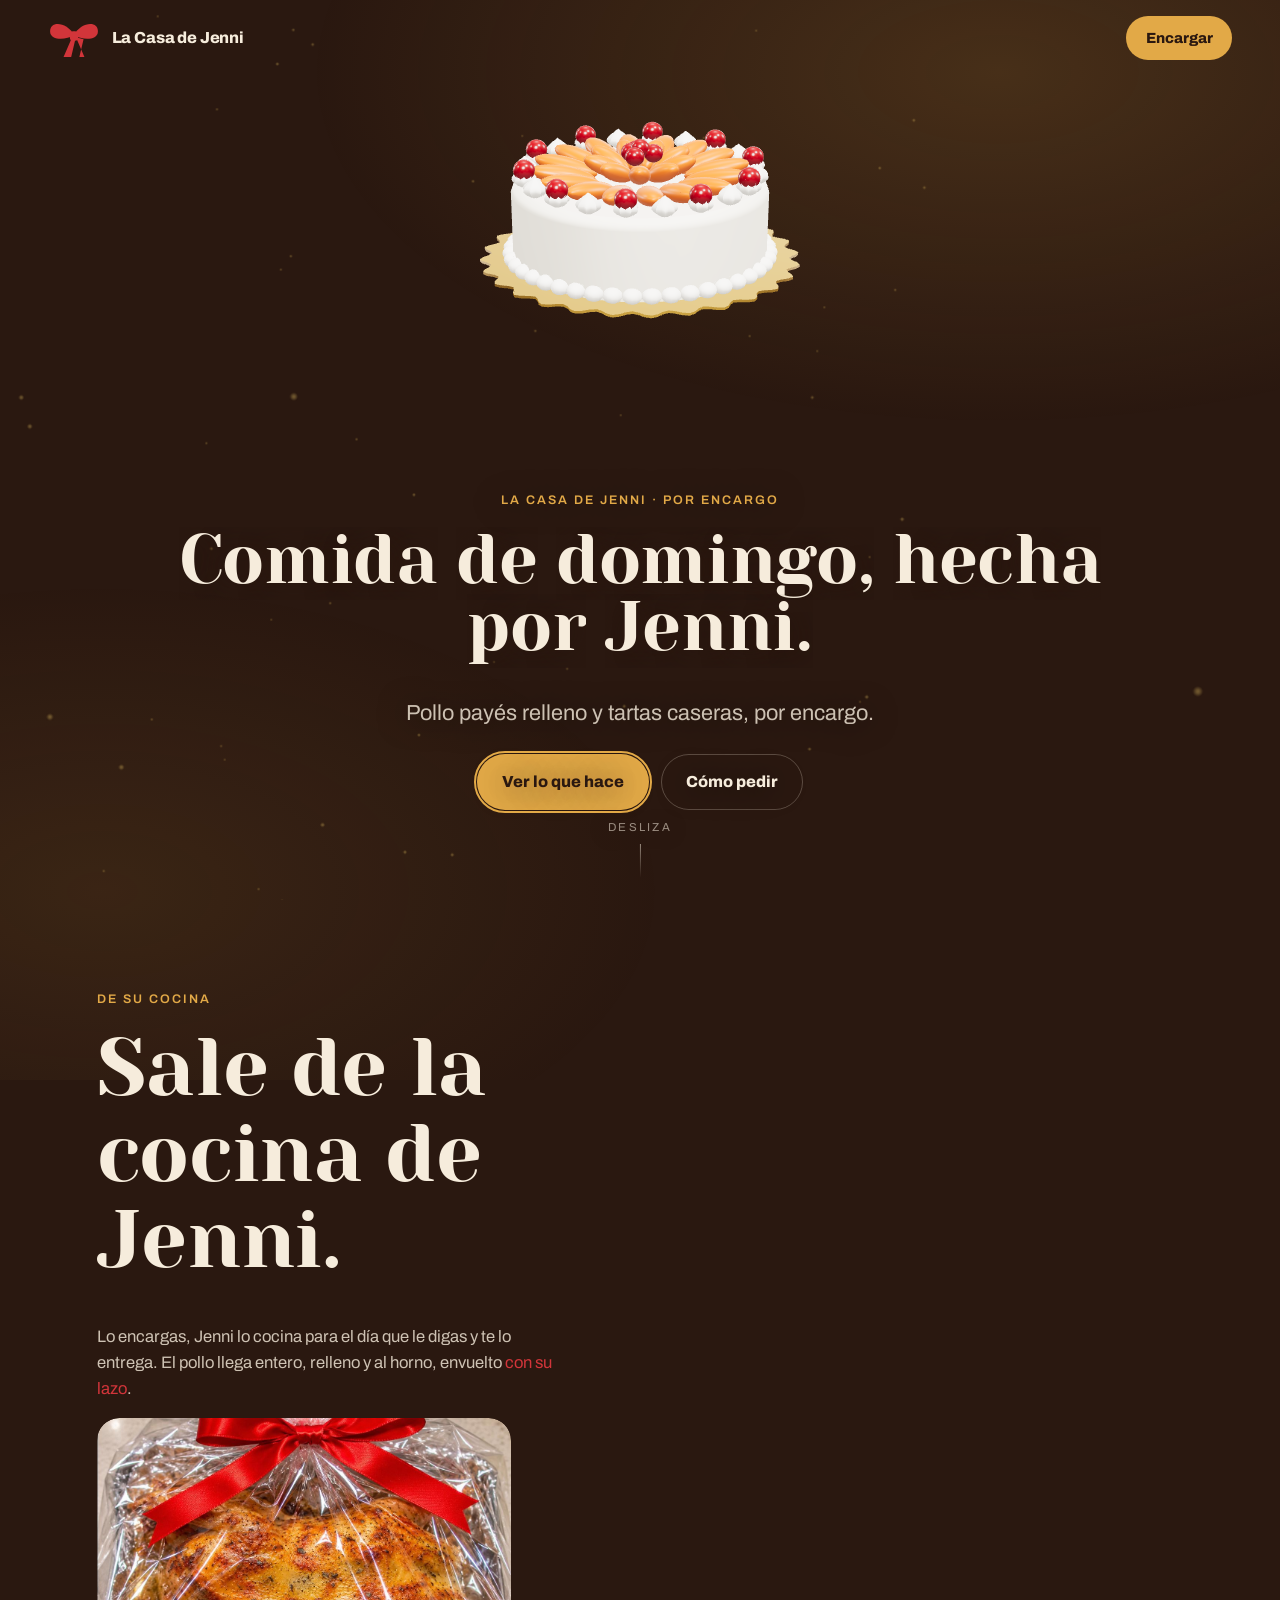
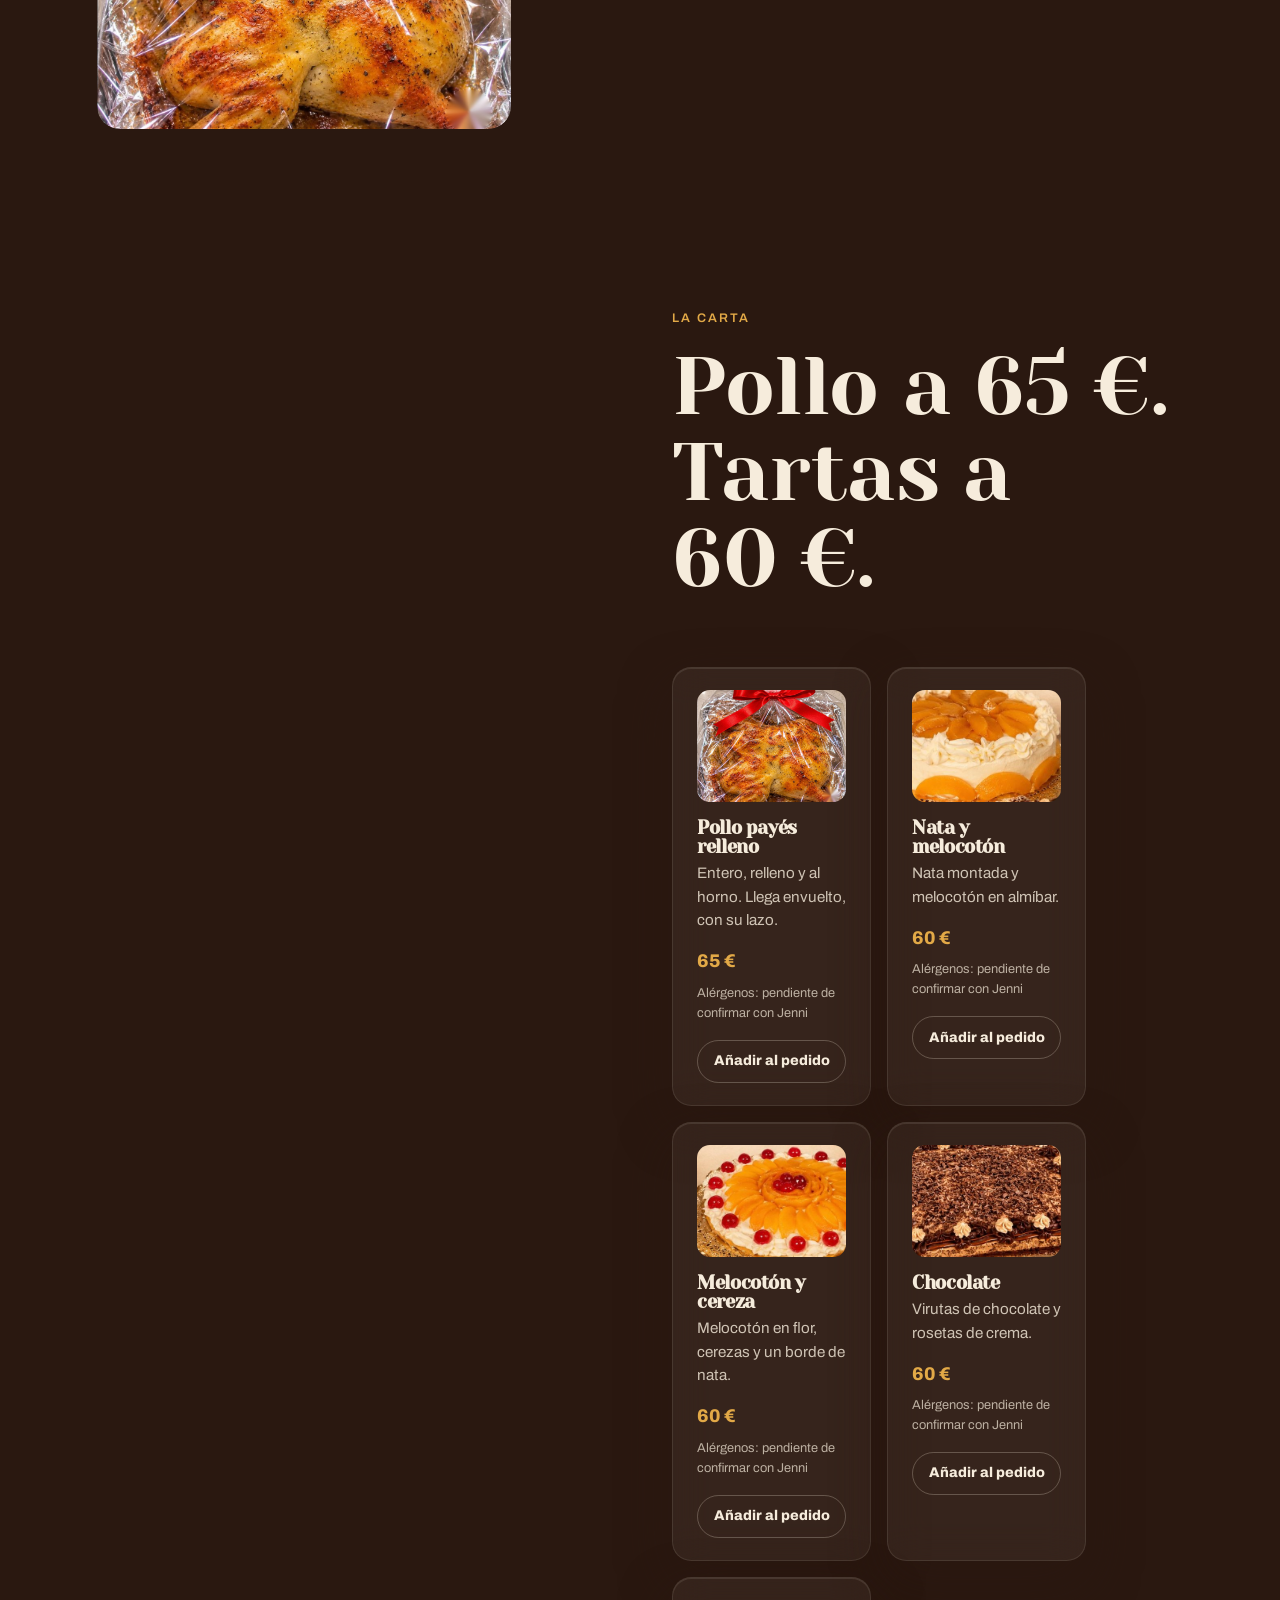
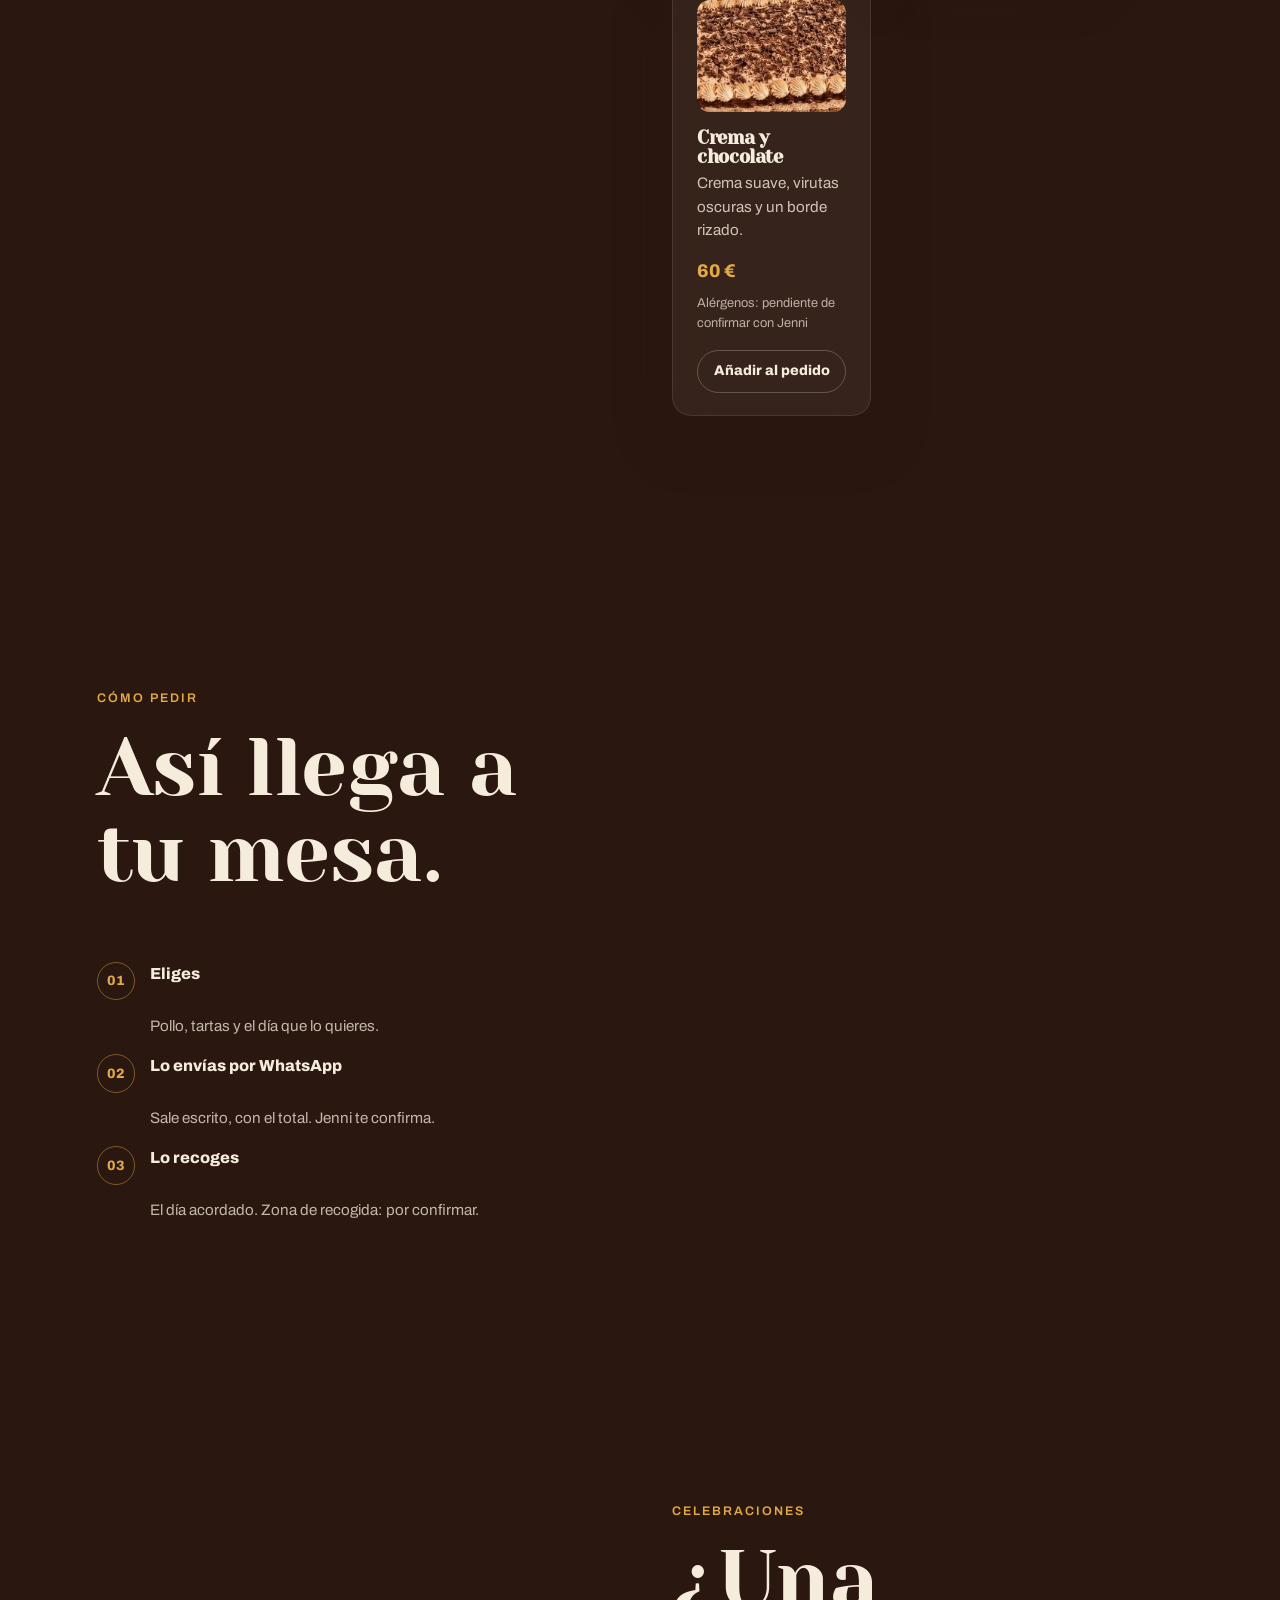
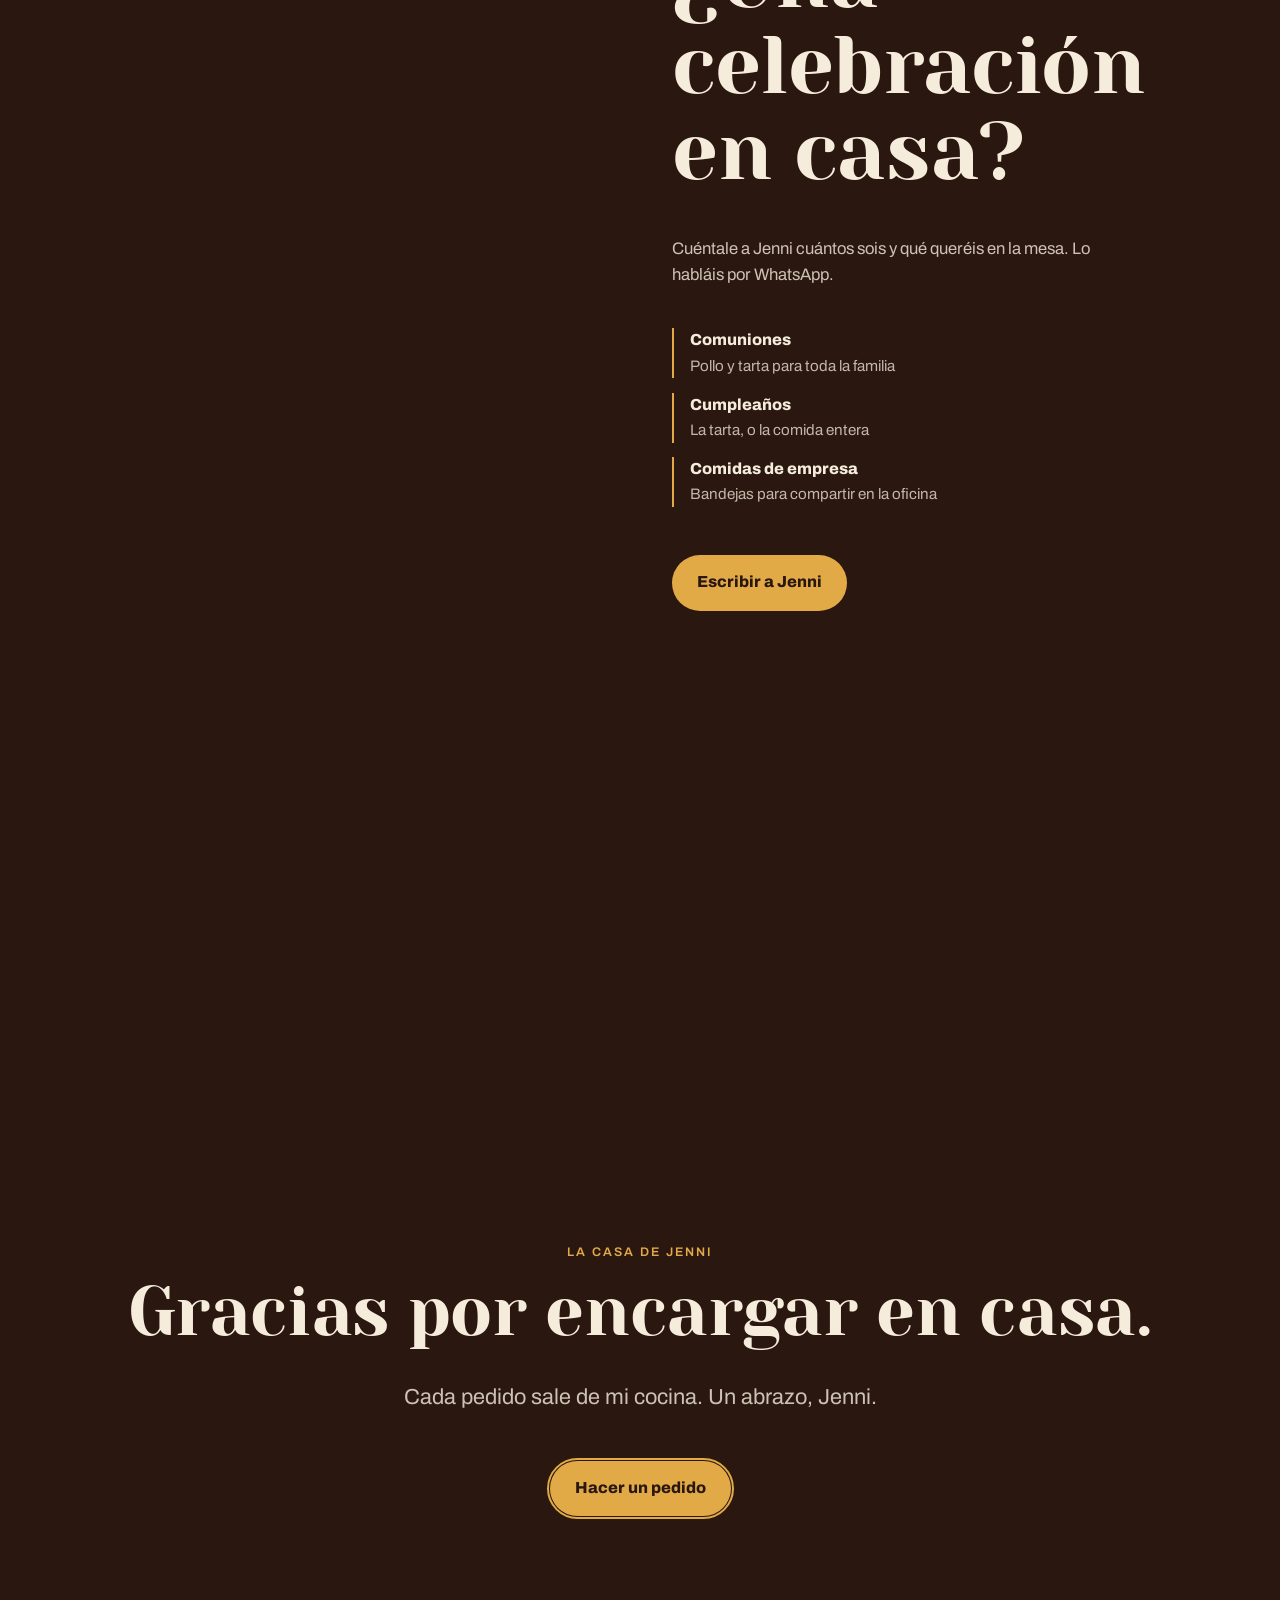
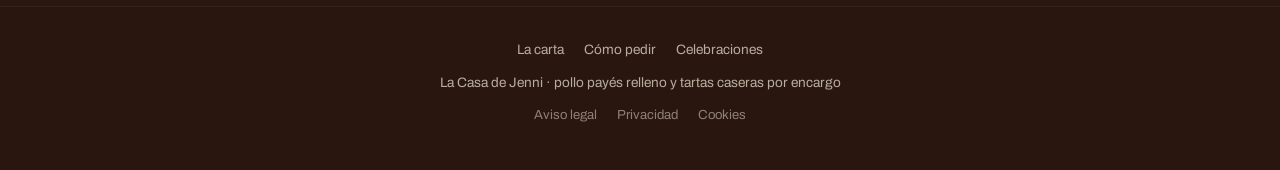
==== public/index.html @ 9d61b922 "Configuración para Cloudflare Workers: web en public/ + wrangler.jsonc Co-Authored-By: Claude Opus 5" ====
<!doctype html>
<html lang="es">
<head>
  <meta name="robots" content="noindex, nofollow">
  <meta charset="utf-8">
  <meta name="viewport" content="width=device-width, initial-scale=1">
  <title>La Casa de Jenni — Comida de domingo, hecha por Jenni</title>
  <meta name="description" content="Pollo payés relleno (65 €) y tartas caseras de nata, fruta y chocolate (60 €), por encargo. Haz tu pedido por WhatsApp.">
  <meta name="theme-color" content="#2a1810">
  <link rel="icon" href="assets/favicon.svg" type="image/svg+xml">

  <link rel="stylesheet" href="libs/fuentes/fuentes.css">

  <!-- Librerías servidas desde la propia web (herramientas/localizar.mjs): sin CDN externo -->
  <script type="importmap">
  {
    "imports": {
      "three": "./libs/three/build/three.module.js",
      "three/addons/": "./libs/three/examples/jsm/",
      "gsap": "./libs/gsap/index.js",
      "gsap/ScrollTrigger": "./libs/gsap/ScrollTrigger.js",
      "lenis": "./libs/lenis/dist/lenis.mjs"
    }
  }
  </script>

  <link rel="stylesheet" href="motor-3d/motor3d.css">
  <style>
    :root {
      --m3d-fondo: #2a1810;
      --m3d-texto: #f6ecdc;
      --m3d-acento: #e2a947;
      --m3d-sobre-acento: #2a1810;
      --m3d-fuente: "Archivo", system-ui, sans-serif;
      --m3d-fuente-titulos: "Yeseva One", Georgia, serif;
    }
    .m3d-titulo { font-weight: 400; letter-spacing: -0.005em; }
    .m3d-lazo { color: #d2353a; }
    .m3d-celebraciones { list-style: none; padding: 0; margin: 1.5rem 0; display: grid; gap: .9rem; }
    .m3d-celebraciones li { display: grid; gap: .1rem; padding-left: 1rem; border-left: 2px solid var(--m3d-acento); }
    .m3d-celebraciones span { opacity: .75; font-size: .95rem; }
  </style>
</head>
<!-- data-whatsapp: falta el número de Jenni (teléfono por confirmar). Al tenerlo: data-whatsapp="346XXXXXXXX" -->
<body data-negocio="La Casa de Jenni">

  <div class="m3d-intro" aria-hidden="true">
    <img src="assets/logo-lazo.svg" alt="">
  </div>

  <header class="m3d-cabecera">
    <a class="m3d-cabecera__marca" href="#inicio">
      <img src="assets/logo-lazo.svg" alt="">
      <span>La Casa de Jenni</span>
    </a>
    <a class="m3d-boton" href="#productos">Encargar</a>
  </header>

  <canvas id="escena3d"></canvas>

  <!-- Objeto estrella: tarta de melocotón y cereza. PROVISIONAL, modelada por código a partir de su foto;
       la definitiva se genera con Higgsfield (Fase 4). La copia "chocolate" enseña la otra familia de tartas. -->
  <main data-motor3d
        data-draco="libs/three/examples/jsm/libs/draco/gltf/"
        data-modelo="assets/producto.glb"
        data-acento="#e2a947"
        data-fondo="#2a1810"
        data-objetos='[
          {"id":"logo","tipo":"logo","src":"assets/logo-lazo-3d.svg"},
          {"id":"chocolate","tipo":"copia","de":"estrella","color":"#6b3b22"},
          {"id":"ambiente","tipo":"particulas","cantidad":90,"tamano":0.06}
        ]'>

    <!-- 1 · APERTURA -->
    <section id="inicio" class="m3d-seccion m3d-seccion--centro m3d-seccion--hero"
             data-3d='{"rot":[28,0,0],"pos":[0,1.05,0],"escala":0.62,"cam":[0,0,6.6],"mira":[0,0,0],"explota":0,"luz":1.1,
                       "objetos":{"ambiente":{"opacidad":0.5}}}'>
      <div class="m3d-hero-entra">
        <span class="m3d-etiqueta">La Casa de Jenni · por encargo</span>
        <h1 class="m3d-titulo m3d-titulo--xl m3d-split">Comida de domingo, hecha por Jenni.</h1>
        <p class="m3d-texto m3d-texto--grande">Pollo payés relleno y tartas caseras, por encargo.</p>
        <div class="m3d-botones">
          <a class="m3d-boton m3d-pulso" href="#productos">Ver lo que hace</a>
          <a class="m3d-boton m3d-boton--fantasma" href="#pedir">Cómo pedir</a>
        </div>
      </div>
      <div class="m3d-pista">Desliza</div>
    </section>

    <!-- 2 · DE SU COCINA -->
    <section id="historia" class="m3d-seccion m3d-seccion--izq"
             data-3d='{"rot":[22,40,0],"pos":[1.35,0,0],"escala":1,"cam":[0,0.2,6],
                       "objetos":{"logo":{"pos":[2.55,1.6,-0.9],"rot":[0,-22,0],"escala":0.32,"opacidad":1}}}'>
      <span class="m3d-etiqueta m3d-reveal">De su cocina</span>
      <h2 class="m3d-titulo m3d-reveal">Sale de la cocina de Jenni.</h2>
      <p class="m3d-texto m3d-reveal">Lo encargas, Jenni lo cocina para el día que le digas y te lo entrega. El pollo llega entero, relleno y al horno, envuelto <span class="m3d-lazo">con su lazo</span>.</p>
      <figure class="m3d-foto m3d-foto--kenburns m3d-reveal">
        <img src="assets/pollo.jpg" alt="Pollo payés relleno recién horneado, dorado y envuelto con un lazo rojo" loading="lazy">
      </figure>
    </section>

    <!-- 3 · LA CARTA: cinco productos reales con su precio y pedido por WhatsApp -->
    <section id="productos" class="m3d-seccion m3d-seccion--der"
             data-3d='{"rot":[30,160,0],"pos":[-1.7,0.4,0],"escala":0.72,"cam":[0,0,6],
                       "objetos":{"logo":{"opacidad":0},"chocolate":{"pos":[-1.45,-0.85,0.3],"rot":[30,200,0],"escala":0.58,"opacidad":1}}}'>
      <span class="m3d-etiqueta m3d-reveal">La carta</span>
      <h2 class="m3d-titulo m3d-reveal">Pollo a 65&nbsp;€. Tartas a 60&nbsp;€.</h2>
      <div class="m3d-rejilla">
        <article class="m3d-tarjeta m3d-reveal" data-producto="Pollo payés relleno" data-precio="65">
          <img src="assets/pollo.jpg" alt="Pollo payés relleno envuelto con lazo rojo" loading="lazy">
          <h3>Pollo payés relleno</h3>
          <p>Entero, relleno y al horno. Llega envuelto, con su lazo.</p>
          <span class="m3d-precio">65 €</span>
          <small class="m3d-alergenos">Alérgenos: pendiente de confirmar con Jenni</small>
          <button type="button" class="m3d-boton m3d-boton--fantasma m3d-anadir">Añadir al pedido</button>
        </article>
        <article class="m3d-tarjeta m3d-reveal" data-producto="Tarta de nata y melocotón" data-precio="60">
          <img src="assets/tarta-melocoton.jpg" alt="Tarta de nata montada con melocotón en almíbar" loading="lazy">
          <h3>Nata y melocotón</h3>
          <p>Nata montada y melocotón en almíbar.</p>
          <span class="m3d-precio">60 €</span>
          <small class="m3d-alergenos">Alérgenos: pendiente de confirmar con Jenni</small>
          <button type="button" class="m3d-boton m3d-boton--fantasma m3d-anadir">Añadir al pedido</button>
        </article>
        <article class="m3d-tarjeta m3d-reveal" data-producto="Tarta de melocotón y cereza" data-precio="60">
          <img src="assets/tarta-cerezas.jpg" alt="Tarta con melocotón en flor, cerezas y borde de nata" loading="lazy">
          <h3>Melocotón y cereza</h3>
          <p>Melocotón en flor, cerezas y un borde de nata.</p>
          <span class="m3d-precio">60 €</span>
          <small class="m3d-alergenos">Alérgenos: pendiente de confirmar con Jenni</small>
          <button type="button" class="m3d-boton m3d-boton--fantasma m3d-anadir">Añadir al pedido</button>
        </article>
        <article class="m3d-tarjeta m3d-reveal" data-producto="Tarta de chocolate" data-precio="60">
          <img src="assets/tarta-chocolate.jpg" alt="Tarta de chocolate con virutas y rosetas de crema" loading="lazy">
          <h3>Chocolate</h3>
          <p>Virutas de chocolate y rosetas de crema.</p>
          <span class="m3d-precio">60 €</span>
          <small class="m3d-alergenos">Alérgenos: pendiente de confirmar con Jenni</small>
          <button type="button" class="m3d-boton m3d-boton--fantasma m3d-anadir">Añadir al pedido</button>
        </article>
        <article class="m3d-tarjeta m3d-reveal" data-producto="Tarta de crema y chocolate" data-precio="60">
          <img src="assets/tarta-moka.jpg" alt="Tarta de crema con virutas oscuras y borde rizado" loading="lazy">
          <h3>Crema y chocolate</h3>
          <p>Crema suave, virutas oscuras y un borde rizado.</p>
          <span class="m3d-precio">60 €</span>
          <small class="m3d-alergenos">Alérgenos: pendiente de confirmar con Jenni</small>
          <button type="button" class="m3d-boton m3d-boton--fantasma m3d-anadir">Añadir al pedido</button>
        </article>
      </div>
    </section>

    <!-- 4 · CÓMO PEDIR: la cámara baja sobre la tarta y las capas se separan -->
    <section id="pedir" class="m3d-seccion m3d-seccion--izq"
             data-3d='{"rot":[38,250,0],"pos":[1.25,0,0],"escala":1.1,"cam":[0,0.3,5],"mira":[0.3,0,0],"explota":0.55,"luz":1.25,
                       "objetos":{"chocolate":{"opacidad":0}}}'>
      <span class="m3d-etiqueta m3d-reveal">Cómo pedir</span>
      <h2 class="m3d-titulo m3d-reveal">Así llega a tu mesa.</h2>
      <ol class="m3d-puntos">
        <li class="m3d-reveal"><strong>Eliges</strong><span>Pollo, tartas y el día que lo quieres.</span></li>
        <li class="m3d-reveal"><strong>Lo envías por WhatsApp</strong><span>Sale escrito, con el total. Jenni te confirma.</span></li>
        <li class="m3d-reveal"><strong>Lo recoges</strong><span>El día acordado. Zona de recogida: por confirmar.</span></li>
      </ol>
    </section>

    <!-- 5 · CELEBRACIONES (la puerta al catering) -->
    <section id="celebraciones" class="m3d-seccion m3d-seccion--der"
             data-3d='{"rot":[25,400,0],"pos":[-1.3,0.1,0],"escala":1,"cam":[0,0,6],"mira":[0,0,0],"explota":0,"luz":1}'>
      <span class="m3d-etiqueta m3d-reveal">Celebraciones</span>
      <h2 class="m3d-titulo m3d-reveal">¿Una celebración en casa?</h2>
      <p class="m3d-texto m3d-reveal">Cuéntale a Jenni cuántos sois y qué queréis en la mesa. Lo habláis por WhatsApp.</p>
      <ul class="m3d-celebraciones m3d-reveal">
        <li><strong>Comuniones</strong><span>Pollo y tarta para toda la familia</span></li>
        <li><strong>Cumpleaños</strong><span>La tarta, o la comida entera</span></li>
        <li><strong>Comidas de empresa</strong><span>Bandejas para compartir en la oficina</span></li>
      </ul>
      <div class="m3d-botones m3d-reveal">
        <a class="m3d-boton" href="#" data-whatsapp-texto="Hola Jenni, quiero preparar una celebración. Somos ___ personas y sería el día ___.">Escribir a Jenni</a>
      </div>
    </section>

    <!-- 6 · CIERRE -->
    <section id="cierre" class="m3d-seccion m3d-seccion--centro m3d-seccion--abajo"
             data-3d='{"rot":[30,720,0],"pos":[-0.7,1.0,0],"escala":0.55,"cam":[0,0,6.6],"mira":[0,0,0],"explota":0,"luz":1.2,
                       "objetos":{"logo":{"pos":[0.85,1.1,0],"rot":[0,0,0],"escala":0.42,"opacidad":1},"ambiente":{"opacidad":0.5}}}'>
      <span class="m3d-etiqueta m3d-reveal">La Casa de Jenni</span>
      <h2 class="m3d-titulo m3d-titulo--xl m3d-reveal">Gracias por encargar en casa.</h2>
      <p class="m3d-texto m3d-texto--grande m3d-reveal">Cada pedido sale de mi cocina. Un abrazo, Jenni.</p>
      <div class="m3d-botones m3d-reveal" style="justify-content:center">
        <a class="m3d-boton m3d-pulso" href="#productos">Hacer un pedido</a>
      </div>
    </section>

  </main>

  <footer class="m3d-pie">
    <nav>
      <a href="#productos">La carta</a>
      <a href="#pedir">Cómo pedir</a>
      <a href="#celebraciones">Celebraciones</a>
    </nav>
    <div>La Casa de Jenni · pollo payés relleno y tartas caseras por encargo</div>
    <nav class="m3d-pie__legal" aria-label="Legal">
      <a href="aviso-legal.html">Aviso legal</a>
      <a href="privacidad.html">Privacidad</a>
      <a href="cookies.html">Cookies</a>
    </nav>
  </footer>

  <div class="m3d-pedido" hidden></div>
  <script type="module" src="motor-3d/motor3d.js"></script>
  <script src="motor-3d/pedido.js" defer></script>
</body>
</html>
---- public/libs/fuentes/fuentes.css ----
/* Fuentes servidas desde la propia web (herramientas/localizar.mjs). Origen: @fontsource (npm), licencias OFL/Apache. */
@font-face{font-family:"Yeseva One";font-style:normal;font-weight:400;font-display:swap;src:url("yeseva-one-latin-ext-400-normal.woff2") format("woff2");}
@font-face{font-family:"Yeseva One";font-style:normal;font-weight:400;font-display:swap;src:url("yeseva-one-latin-400-normal.woff2") format("woff2");}
@font-face{font-family:"Archivo";font-style:normal;font-weight:400;font-display:swap;src:url("archivo-latin-ext-400-normal.woff2") format("woff2");}
@font-face{font-family:"Archivo";font-style:normal;font-weight:400;font-display:swap;src:url("archivo-latin-400-normal.woff2") format("woff2");}
@font-face{font-family:"Archivo";font-style:normal;font-weight:600;font-display:swap;src:url("archivo-latin-ext-600-normal.woff2") format("woff2");}
@font-face{font-family:"Archivo";font-style:normal;font-weight:600;font-display:swap;src:url("archivo-latin-600-normal.woff2") format("woff2");}
@font-face{font-family:"Archivo";font-style:normal;font-weight:800;font-display:swap;src:url("archivo-latin-ext-800-normal.woff2") format("woff2");}
@font-face{font-family:"Archivo";font-style:normal;font-weight:800;font-display:swap;src:url("archivo-latin-800-normal.woff2") format("woff2");}
---- public/motor-3d/motor3d.css ----
/* motor3d.css — Kit Webs 3D
   Layout y componentes de la web 3D. Colores del negocio como variables:
   :root { --m3d-fondo:#0b0b0f; --m3d-texto:#f4f4f5; --m3d-acento:#fac51c; --m3d-fuente: system-ui; }
   Todas las clases llevan el prefijo m3d-. */

:root {
  --m3d-fondo: #0b0b0f;
  --m3d-texto: #f4f4f5;
  --m3d-acento: #fac51c;
  --m3d-sobre-acento: var(--m3d-fondo); /* color del texto sobre el acento: si el acento es oscuro, #ffffff */
  --m3d-fuente: system-ui, -apple-system, "Segoe UI", Roboto, "Helvetica Neue", Arial, sans-serif;
  --m3d-fuente-titulos: var(--m3d-fuente);
  --m3d-suave: cubic-bezier(.22, 1, .36, 1);
  --m3d-split-base: 2.1s;
  --m3d-ancho: 1240px;
}

/* --- Reglas de Lenis (copiadas de lenis.css para no depender de una hoja externa) --- */
html.lenis, html.lenis body { height: auto; }
.lenis:not(.lenis-autoToggle).lenis-stopped { overflow: clip; }
.lenis.lenis-smooth [data-lenis-prevent] { overscroll-behavior: contain; }
.lenis.lenis-smooth iframe { pointer-events: none; }
.lenis.lenis-autoToggle { transition-property: overflow; transition-duration: 1ms; transition-behavior: allow-discrete; }

/* --- Base --- */
*, *::before, *::after { box-sizing: border-box; }
html { scroll-behavior: auto; -webkit-text-size-adjust: 100%; }
body {
  margin: 0;
  background: var(--m3d-fondo);
  color: var(--m3d-texto);
  font-family: var(--m3d-fuente);
  line-height: 1.55;
  -webkit-font-smoothing: antialiased;
  overflow-x: hidden;
}
img, svg, video { max-width: 100%; display: block; }
a { color: inherit; }
h1, h2, h3, h4 { font-family: var(--m3d-fuente-titulos); line-height: 1.05; letter-spacing: -0.02em; margin: 0 0 .5em; font-weight: 700; }
p { margin: 0 0 1em; }

/* --- Canvas fijo detrás de todo --- */
#escena3d {
  position: fixed; inset: 0; z-index: 0;
  width: 100vw; height: 100vh;
  display: block; pointer-events: none;
  background: transparent;
}
[data-motor3d] { position: relative; z-index: 1; }

/* Luz ambiente de fondo con el color de acento (no tapa el canvas: va detrás) */
body::before {
  content: ""; position: fixed; inset: -20%; z-index: -1; pointer-events: none;
  background:
    radial-gradient(ellipse 55% 40% at 70% 20%, color-mix(in srgb, var(--m3d-acento) 16%, transparent), transparent 70%),
    radial-gradient(ellipse 45% 35% at 20% 85%, color-mix(in srgb, var(--m3d-acento) 9%, transparent), transparent 70%);
  animation: m3dAmbiente 14s ease-in-out infinite alternate;
}
@keyframes m3dAmbiente { from { transform: translate(-2%, -1%) scale(1); } to { transform: translate(2%, 1%) scale(1.06); } }

/* --- Secciones: cada una ocupa la pantalla y deja sitio al objeto --- */
.m3d-seccion {
  position: relative; z-index: 1;
  min-height: 100vh;
  display: grid;
  grid-template-columns: repeat(2, minmax(0, 1fr));
  column-gap: clamp(1.5rem, 5vw, 5rem);
  align-content: center;
  padding: clamp(5rem, 10vh, 8rem) clamp(1.25rem, 6vw, 6rem);
  max-width: var(--m3d-ancho); margin: 0 auto;
}
.m3d-seccion--izq > * { grid-column: 1; max-width: 46ch; }
.m3d-seccion--der > * { grid-column: 2; max-width: 46ch; }
.m3d-seccion--centro > * { grid-column: 1 / -1; justify-self: center; text-align: center; max-width: 60ch; }
.m3d-seccion--centro .m3d-rejilla, .m3d-seccion--ancha > * { max-width: none; width: 100%; }
.m3d-seccion--centro > .m3d-hero-entra { max-width: 58rem; }   /* el titular del hero cabe en dos líneas */
.m3d-hero-entra > p { max-width: 60ch; margin-left: auto; margin-right: auto; }
.m3d-seccion--centro .m3d-botones { justify-content: center; }
/* Hero: el objeto va detrás del titular, así que el texto se empuja abajo */
.m3d-seccion--hero, .m3d-seccion--abajo { align-content: end; padding-bottom: clamp(5rem, 10vh, 7rem); }
.m3d-seccion--hero .m3d-titulo--xl, .m3d-seccion--abajo .m3d-titulo--xl { font-size: clamp(2.2rem, 5.4vw, 4.8rem); }
.m3d-seccion--hero > * { text-shadow: 0 2px 30px color-mix(in srgb, var(--m3d-fondo) 80%, transparent); }

/* --- Tipografía --- */
.m3d-etiqueta {
  display: inline-block; font-size: .78rem; font-weight: 600; letter-spacing: .16em; text-transform: uppercase;
  color: var(--m3d-acento); margin-bottom: 1rem;
}
.m3d-titulo { font-size: clamp(2.2rem, 6.4vw, 5.2rem); }
.m3d-titulo--xl { font-size: clamp(2.6rem, 8vw, 6.8rem); line-height: .98; }
.m3d-subtitulo { font-size: clamp(1.6rem, 3.4vw, 2.6rem); }
.m3d-texto { font-size: clamp(1.02rem, 1.3vw, 1.2rem); color: color-mix(in srgb, var(--m3d-texto) 80%, transparent); }
.m3d-texto--grande { font-size: clamp(1.15rem, 1.7vw, 1.45rem); }
.m3d-acento { color: var(--m3d-acento); }

/* --- Botones --- */
.m3d-boton {
  display: inline-flex; align-items: center; gap: .55rem;
  padding: .9rem 1.5rem; border-radius: 999px; border: 1px solid transparent;
  background: var(--m3d-acento); color: var(--m3d-sobre-acento);
  font: inherit; font-weight: 700; text-decoration: none; cursor: pointer;
  transition: transform .35s var(--m3d-suave), box-shadow .35s;
}
.m3d-boton:hover { transform: translateY(-2px); box-shadow: 0 14px 40px color-mix(in srgb, var(--m3d-acento) 35%, transparent); }
.m3d-boton--fantasma { background: transparent; color: var(--m3d-texto); border-color: color-mix(in srgb, var(--m3d-texto) 25%, transparent); }
.m3d-boton--fantasma:hover { box-shadow: none; border-color: var(--m3d-acento); }
.m3d-botones { display: flex; flex-wrap: wrap; gap: .75rem; margin-top: 1.5rem; }
.m3d-pulso { position: relative; }
.m3d-pulso::after { content: ""; position: absolute; inset: -4px; border-radius: inherit; border: 2px solid var(--m3d-acento); animation: m3dPulso 2.2s ease-out infinite; pointer-events: none; }
@keyframes m3dPulso { 0% { opacity: .9; transform: scale(1); } 100% { opacity: 0; transform: scale(1.12); } }

/* --- Cabecera fija con el logo del negocio --- */
.m3d-cabecera {
  position: fixed; top: 0; left: 0; right: 0; z-index: 60;
  display: flex; align-items: center; justify-content: space-between; gap: 1rem;
  padding: 1rem clamp(1rem, 4vw, 3rem);
  transition: padding .4s var(--m3d-suave), background .4s, box-shadow .4s;
}
.m3d-cabecera--compacta {
  padding-top: .55rem; padding-bottom: .55rem;
  background: color-mix(in srgb, var(--m3d-fondo) 72%, transparent);
  -webkit-backdrop-filter: blur(16px); backdrop-filter: blur(16px);
  box-shadow: 0 1px 0 color-mix(in srgb, var(--m3d-texto) 8%, transparent);
}
.m3d-cabecera__marca { display: flex; align-items: center; gap: .75rem; text-decoration: none; font-weight: 700; letter-spacing: -0.01em; }
.m3d-cabecera__marca img, .m3d-logo { height: 38px; max-height: 44px; width: auto; max-width: 180px; object-fit: contain; }
.m3d-cabecera--compacta .m3d-cabecera__marca img { height: 30px; }
.m3d-cabecera .m3d-boton { padding: .6rem 1.15rem; font-size: .92rem; }

/* --- Fotos del negocio --- */
.m3d-foto {
  position: relative; overflow: hidden; border-radius: 1.4rem;
  aspect-ratio: 4 / 3; width: 100%; margin: 0;
  -webkit-mask-image: radial-gradient(130% 130% at 50% 40%, #000 62%, transparent 100%);
  mask-image: radial-gradient(130% 130% at 50% 40%, #000 62%, transparent 100%);
  box-shadow: 0 30px 80px color-mix(in srgb, var(--m3d-fondo) 70%, transparent);
}
.m3d-foto--alta { aspect-ratio: 3 / 4; }
.m3d-foto--panoramica { aspect-ratio: 16 / 9; }
.m3d-foto img { width: 100%; height: 100%; object-fit: cover; }
.m3d-foto--kenburns img { animation: m3dKen 16s ease-in-out infinite alternate; }
@keyframes m3dKen { from { transform: scale(1); } to { transform: scale(1.1) translate(-1.5%, 1%); } }
.m3d-foto figcaption { position: absolute; left: 1rem; bottom: .9rem; font-size: .8rem; opacity: .8; }

/* --- Tarjetas con efecto cristal --- */
.m3d-tarjeta {
  position: relative; padding: 1.4rem 1.5rem; border-radius: 1.2rem;
  background: color-mix(in srgb, var(--m3d-texto) 6%, transparent);
  border: 1px solid color-mix(in srgb, var(--m3d-texto) 10%, transparent);
  -webkit-backdrop-filter: blur(18px); backdrop-filter: blur(18px);
  box-shadow: inset 0 1px 0 color-mix(in srgb, var(--m3d-texto) 10%, transparent), 0 20px 50px color-mix(in srgb, var(--m3d-fondo) 55%, transparent);
  transition: transform .45s var(--m3d-suave), box-shadow .45s, border-color .45s;
  will-change: transform; transform-style: preserve-3d;
}
.m3d-tarjeta:hover { border-color: color-mix(in srgb, var(--m3d-acento) 45%, transparent); box-shadow: 0 24px 60px color-mix(in srgb, var(--m3d-acento) 18%, rgba(0,0,0,.3)); }
.m3d-tarjeta h3 { font-size: 1.15rem; margin-bottom: .35rem; }
.m3d-tarjeta p { font-size: .95rem; opacity: .8; margin: 0; }
.m3d-tarjeta img { border-radius: .8rem; aspect-ratio: 4 / 3; object-fit: cover; width: 100%; margin-bottom: 1rem; }
.m3d-precio { display: block; margin-top: .9rem; font-weight: 700; font-size: 1.15rem; color: var(--m3d-acento); }

/* --- Rejilla de productos o servicios --- */
.m3d-rejilla {
  display: grid; gap: 1rem;
  grid-template-columns: repeat(auto-fit, minmax(190px, 1fr));
  margin-top: 1.5rem;
}
.m3d-rejilla--3 { grid-template-columns: repeat(3, minmax(0, 1fr)); }

/* --- Puntos de valor (lista con número) --- */
.m3d-puntos { list-style: none; padding: 0; margin: 1.5rem 0 0; display: grid; gap: 1rem; }
.m3d-puntos li { display: grid; grid-template-columns: 2.4rem 1fr; gap: .9rem; align-items: start; }
.m3d-puntos li::before {
  counter-increment: m3d; content: counter(m3d, decimal-leading-zero);
  font-weight: 700; font-size: .85rem; color: var(--m3d-acento);
  border: 1px solid color-mix(in srgb, var(--m3d-acento) 45%, transparent); border-radius: 999px;
  width: 2.4rem; height: 2.4rem; display: grid; place-items: center;
}
.m3d-puntos { counter-reset: m3d; }
.m3d-puntos strong { grid-column: 2; display: block; margin-bottom: .15rem; }
.m3d-puntos span { grid-column: 2; opacity: .75; font-size: .95rem; }

/* --- Cifras y contadores --- */
.m3d-cifras { display: grid; grid-template-columns: repeat(auto-fit, minmax(140px, 1fr)); gap: 1.25rem; margin: 1.5rem 0; }
.m3d-cifra { display: grid; gap: .2rem; }
.m3d-contador { font-size: clamp(2.2rem, 5vw, 3.6rem); font-weight: 800; letter-spacing: -0.03em; line-height: 1; color: var(--m3d-acento); font-variant-numeric: tabular-nums; }
.m3d-cifra small { font-size: .85rem; opacity: .7; text-transform: uppercase; letter-spacing: .08em; }

/* --- Citas de opiniones --- */
.m3d-cita {
  margin: 0; padding: 1.2rem 1.4rem;
  border-left: 3px solid var(--m3d-acento);
  background: color-mix(in srgb, var(--m3d-texto) 4%, transparent);
  border-radius: 0 1rem 1rem 0;
  font-size: 1.05rem; font-style: italic;
}
.m3d-cita p { margin: 0 0 .6rem; }
.m3d-cita cite { display: block; font-style: normal; font-size: .85rem; opacity: .7; }
.m3d-cita cite::before { content: "— "; }
.m3d-citas { display: grid; gap: 1rem; margin-top: 1rem; }

/* --- Ficha de contacto --- */
.m3d-contacto { display: grid; gap: 1rem; margin: 1.5rem 0; }
.m3d-contacto dl { margin: 0; display: grid; grid-template-columns: repeat(auto-fit, minmax(180px, 1fr)); gap: 1rem; }
.m3d-contacto dt { font-size: .75rem; letter-spacing: .14em; text-transform: uppercase; opacity: .6; margin-bottom: .25rem; }
.m3d-contacto dd { margin: 0; font-size: 1.05rem; }
.m3d-contacto dd a { text-decoration: none; border-bottom: 1px solid color-mix(in srgb, var(--m3d-acento) 50%, transparent); }
.m3d-contacto dd a:hover { border-bottom-color: var(--m3d-acento); }

/* --- Pie --- */
.m3d-pie {
  position: relative; z-index: 1;
  padding: 2rem clamp(1.25rem, 6vw, 6rem);
  text-align: center; font-size: .85rem; opacity: .7;
  border-top: 1px solid color-mix(in srgb, var(--m3d-texto) 8%, transparent);
  background: color-mix(in srgb, var(--m3d-fondo) 85%, transparent);
}
.m3d-pie a { text-decoration: none; }
.m3d-pie nav { display: flex; flex-wrap: wrap; justify-content: center; gap: 1.25rem; margin-bottom: .75rem; }

/* --- Cortina de intro con el logo del negocio --- */
/* HTML: <div class="m3d-intro"><img src="assets/logo.svg" alt=""></div> (primer hijo del body) */
.m3d-intro {
  position: fixed; inset: 0; z-index: 9999; display: grid; place-items: center;
  background: var(--m3d-fondo);
  animation: m3dCortina 1s cubic-bezier(.76, 0, .24, 1) 1.6s forwards;
}
.m3d-intro img, .m3d-intro svg { max-width: min(42vw, 260px); max-height: 30vh; opacity: 0; animation: m3dLogoEntra 1.1s var(--m3d-suave) .15s forwards; }
.m3d-intro span { font-size: clamp(1.6rem, 4vw, 3rem); font-weight: 800; letter-spacing: -0.02em; opacity: 0; animation: m3dLogoEntra 1.1s var(--m3d-suave) .15s forwards; }
@keyframes m3dLogoEntra { from { opacity: 0; transform: scale(.86); filter: blur(8px); } to { opacity: 1; transform: scale(1); filter: none; } }
@keyframes m3dCortina { to { transform: translateY(-100%); } }

/* --- Barra de progreso de scroll (la crea motor3d.js) --- */
.m3d-progreso { position: fixed; top: 0; left: 0; height: 3px; width: 100%; z-index: 9998; background: var(--m3d-acento); transform-origin: 0 50%; transform: scaleX(0); pointer-events: none; }

/* --- Titular palabra a palabra (motor3d.js trocea) --- */
.m3d-split .m3d-p { display: inline-block; overflow: hidden; vertical-align: top; padding-bottom: .08em; margin-bottom: -.08em; }
.m3d-split .m3d-p > span { display: inline-block; transform: translateY(110%); animation: m3dPalabra .8s var(--m3d-suave) forwards; animation-delay: calc(var(--m3d-i) * .07s + var(--m3d-split-base)); }
@keyframes m3dPalabra { to { transform: none; } }

/* --- Entrada escalonada del hero (espera a la cortina) --- */
.m3d-hero-entra > * { opacity: 0; animation: m3dSube .9s var(--m3d-suave) forwards; }
.m3d-hero-entra > *:nth-child(1) { animation-delay: calc(var(--m3d-split-base) + 0s); }
.m3d-hero-entra > *:nth-child(2) { animation-delay: calc(var(--m3d-split-base) + .15s); }
.m3d-hero-entra > *:nth-child(3) { animation-delay: calc(var(--m3d-split-base) + .3s); }
.m3d-hero-entra > *:nth-child(4) { animation-delay: calc(var(--m3d-split-base) + .45s); }
@keyframes m3dSube { from { opacity: 0; transform: translateY(28px); } to { opacity: 1; transform: none; } }

/* --- Aparición al entrar en pantalla --- */
.m3d-reveal { opacity: 0; transform: translateY(34px); transition: opacity .8s var(--m3d-suave), transform .8s var(--m3d-suave); }
.m3d-reveal.m3d-visible { opacity: 1; transform: none; }
.m3d-reveal:nth-child(2) { transition-delay: .1s; } .m3d-reveal:nth-child(3) { transition-delay: .2s; } .m3d-reveal:nth-child(4) { transition-delay: .3s; } .m3d-reveal:nth-child(5) { transition-delay: .4s; }

/* --- Pista de scroll en el hero --- */
.m3d-pista { position: absolute; left: 50%; bottom: 1.4rem; transform: translateX(-50%); font-size: .72rem; letter-spacing: .2em; text-transform: uppercase; opacity: .55; display: grid; justify-items: center; gap: .4rem; }
.m3d-pista::after { content: ""; width: 1px; height: 34px; background: linear-gradient(var(--m3d-texto), transparent); animation: m3dPista 1.8s ease-in-out infinite; }
@keyframes m3dPista { 0% { transform: scaleY(0); transform-origin: top; } 50% { transform: scaleY(1); transform-origin: top; } 51% { transform-origin: bottom; } 100% { transform: scaleY(0); transform-origin: bottom; } }

/* --- Móvil: el contenido va abajo y el objeto arriba --- */
@media (max-width: 819px) {
  .m3d-seccion { grid-template-columns: 1fr; align-content: end; padding-top: 50vh; padding-bottom: 3rem; }
  .m3d-seccion--izq > *, .m3d-seccion--der > *, .m3d-seccion--centro > * { grid-column: 1; max-width: none; }
  .m3d-seccion--centro > * { text-align: left; justify-self: start; }
  .m3d-seccion--hero, .m3d-seccion--abajo { padding-top: 46vh; }
  .m3d-rejilla--3 { grid-template-columns: 1fr; }
  .m3d-cabecera__marca span { display: none; }
  .m3d-foto { aspect-ratio: 16 / 10; }
  .m3d-pista { display: none; }
}

/* --- Accesibilidad: sin movimiento --- */
@media (prefers-reduced-motion: reduce) {
  .m3d-intro { display: none; }
  .m3d-split .m3d-p > span, .m3d-reveal, .m3d-hero-entra > *, .m3d-pulso::after, .m3d-foto--kenburns img, .m3d-pista::after, body::before {
    animation: none !important; transition: none !important; opacity: 1 !important; transform: none !important;
  }
  .m3d-tarjeta { transition: none; }
}

/* ---------- Pedido por WhatsApp (motor-3d/pedido.js) ---------- */
.m3d-anadir { margin-top: 1rem; width: 100%; justify-content: center; padding: .6rem .9rem; font-size: .88rem; white-space: nowrap; }
.m3d-tarjeta--en-pedido { border-color: var(--m3d-acento); }
.m3d-alergenos { display: block; margin-top: .5rem; font-size: .8rem; opacity: .7; }
.m3d-pedido {
  position: fixed; left: 50%; bottom: max(1rem, env(safe-area-inset-bottom)); transform: translateX(-50%);
  z-index: 70; display: flex; align-items: center; gap: .9rem;
  width: min(36rem, calc(100% - 2rem)); padding: .7rem .7rem .7rem 1.2rem; border-radius: 999px;
  background: color-mix(in srgb, var(--m3d-fondo) 88%, var(--m3d-texto));
  border: 1px solid color-mix(in srgb, var(--m3d-acento) 45%, transparent);
  box-shadow: 0 18px 50px rgba(0, 0, 0, .35); color: var(--m3d-texto);
  backdrop-filter: blur(10px);
}
.m3d-pedido[hidden] { display: none; }
.m3d-pedido__info { display: grid; line-height: 1.2; margin-right: auto; }
.m3d-pedido__total { font-size: 1.1rem; }
.m3d-pedido__lineas { font-size: .82rem; opacity: .75; }
.m3d-pedido__vaciar { background: none; border: 0; color: inherit; opacity: .65; font: inherit; font-size: .85rem; cursor: pointer; text-decoration: underline; text-underline-offset: 3px; }
.m3d-pedido__enviar { white-space: nowrap; padding: .75rem 1.2rem; }
.m3d-con-pedido .m3d-pie { padding-bottom: 6rem; }
@media (max-width: 480px) { .m3d-pedido__vaciar { display: none; } .m3d-pedido { gap: .5rem; } }

/* ---------- Enlaces legales del pie ---------- */
.m3d-pie__legal { display: flex; flex-wrap: wrap; justify-content: center; gap: 1rem; margin-top: .75rem; font-size: .82rem; opacity: .7; }
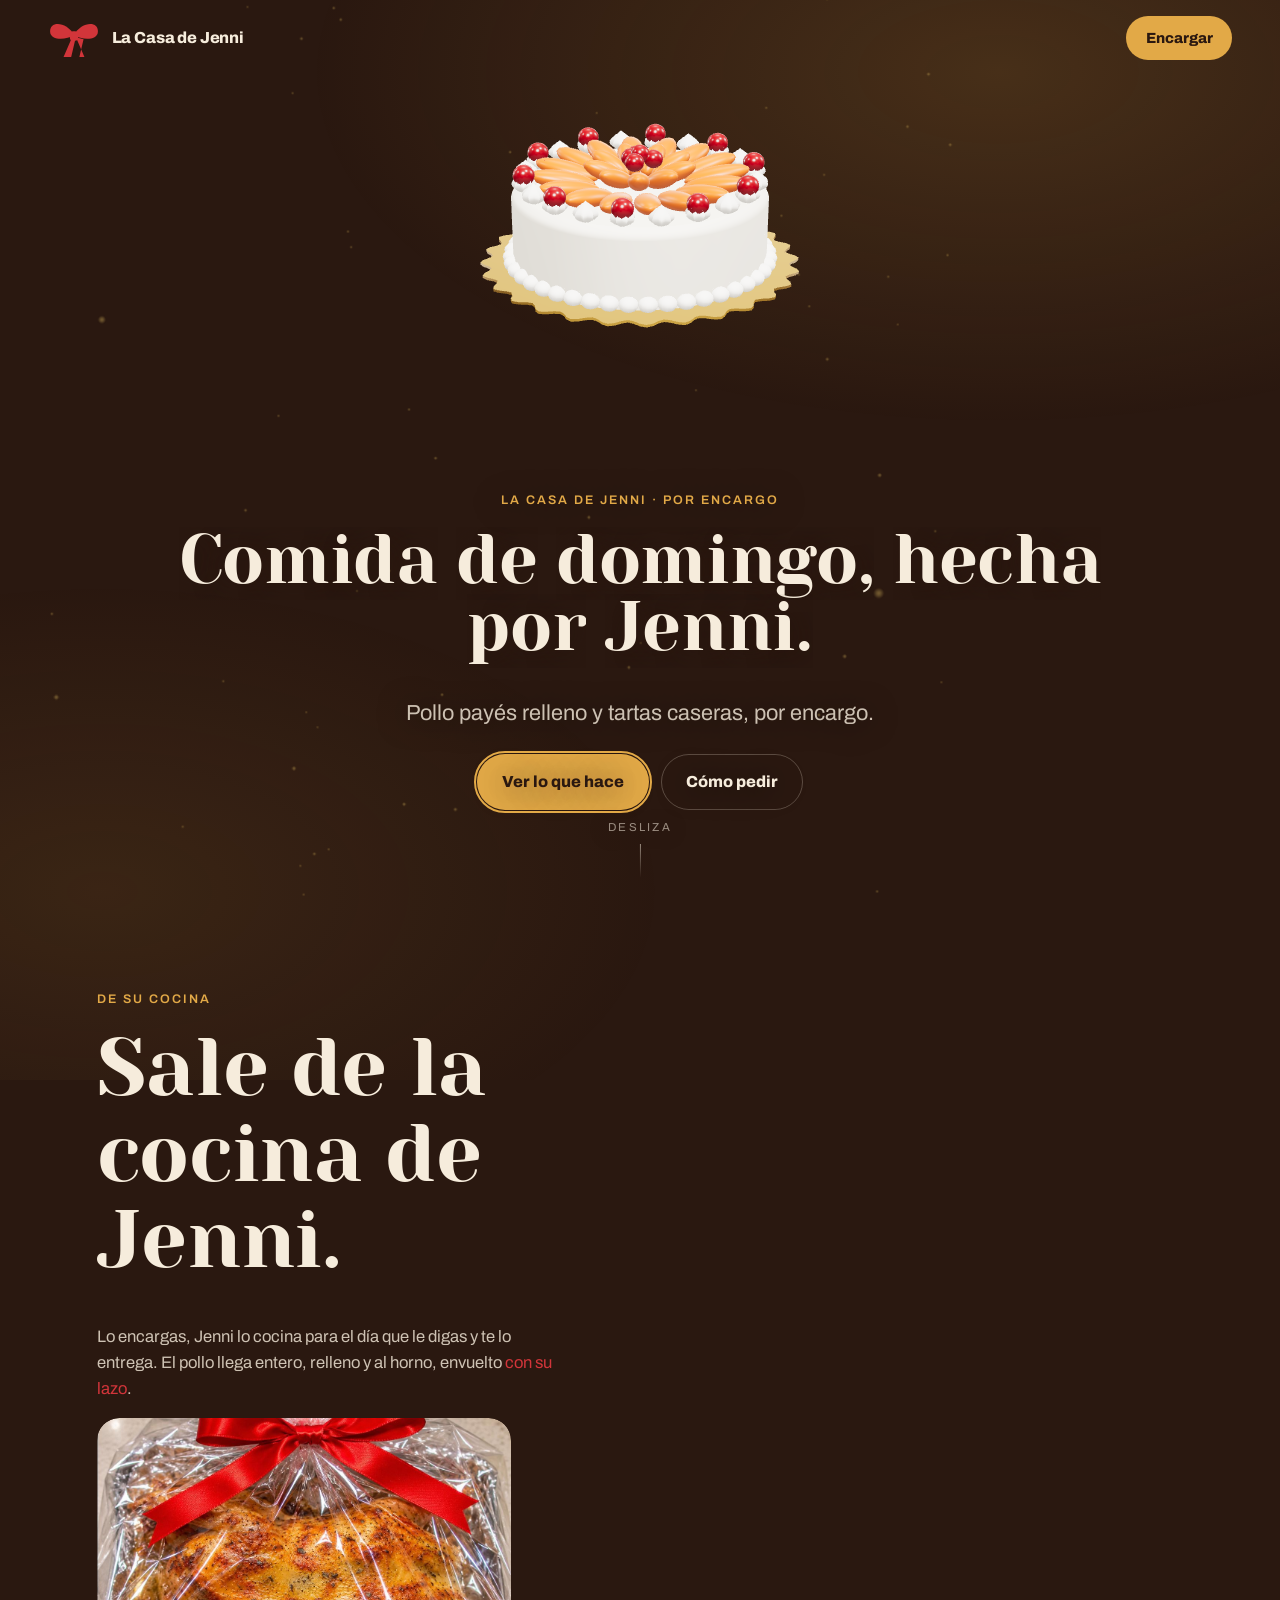
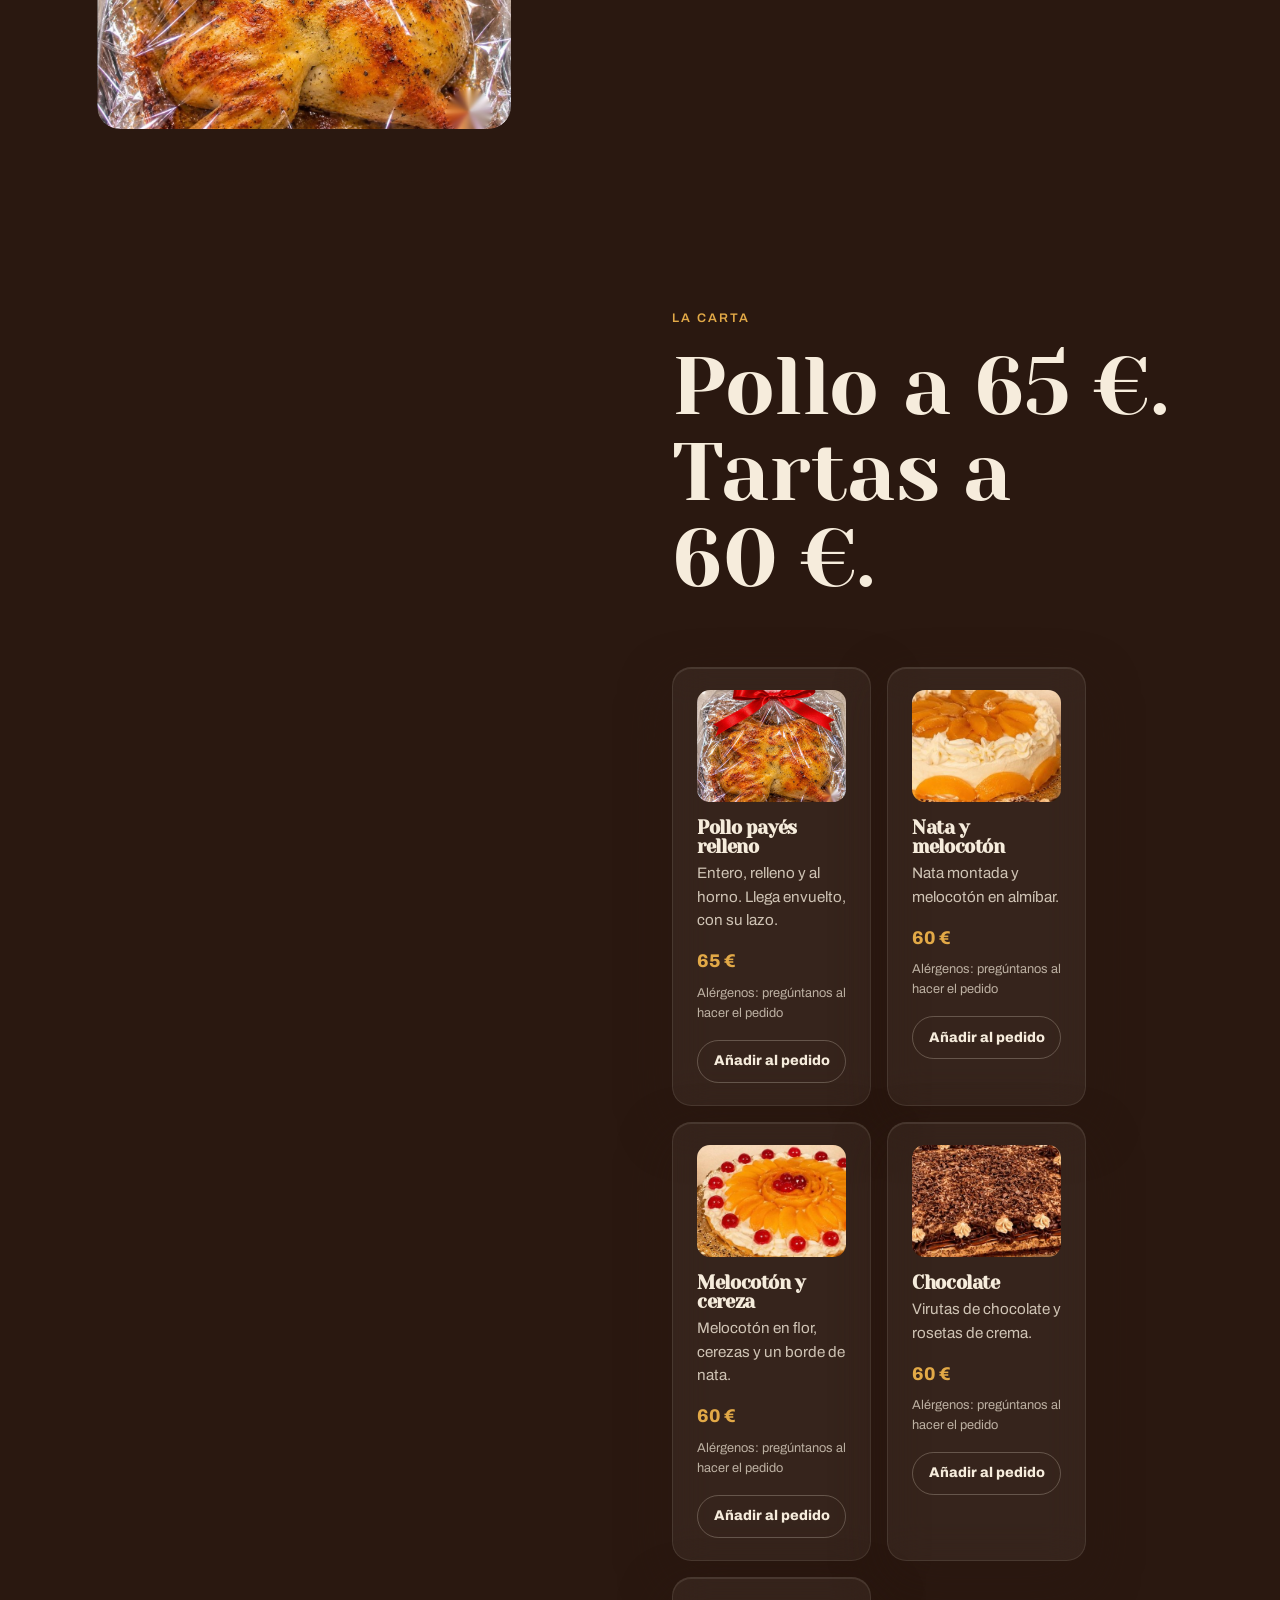
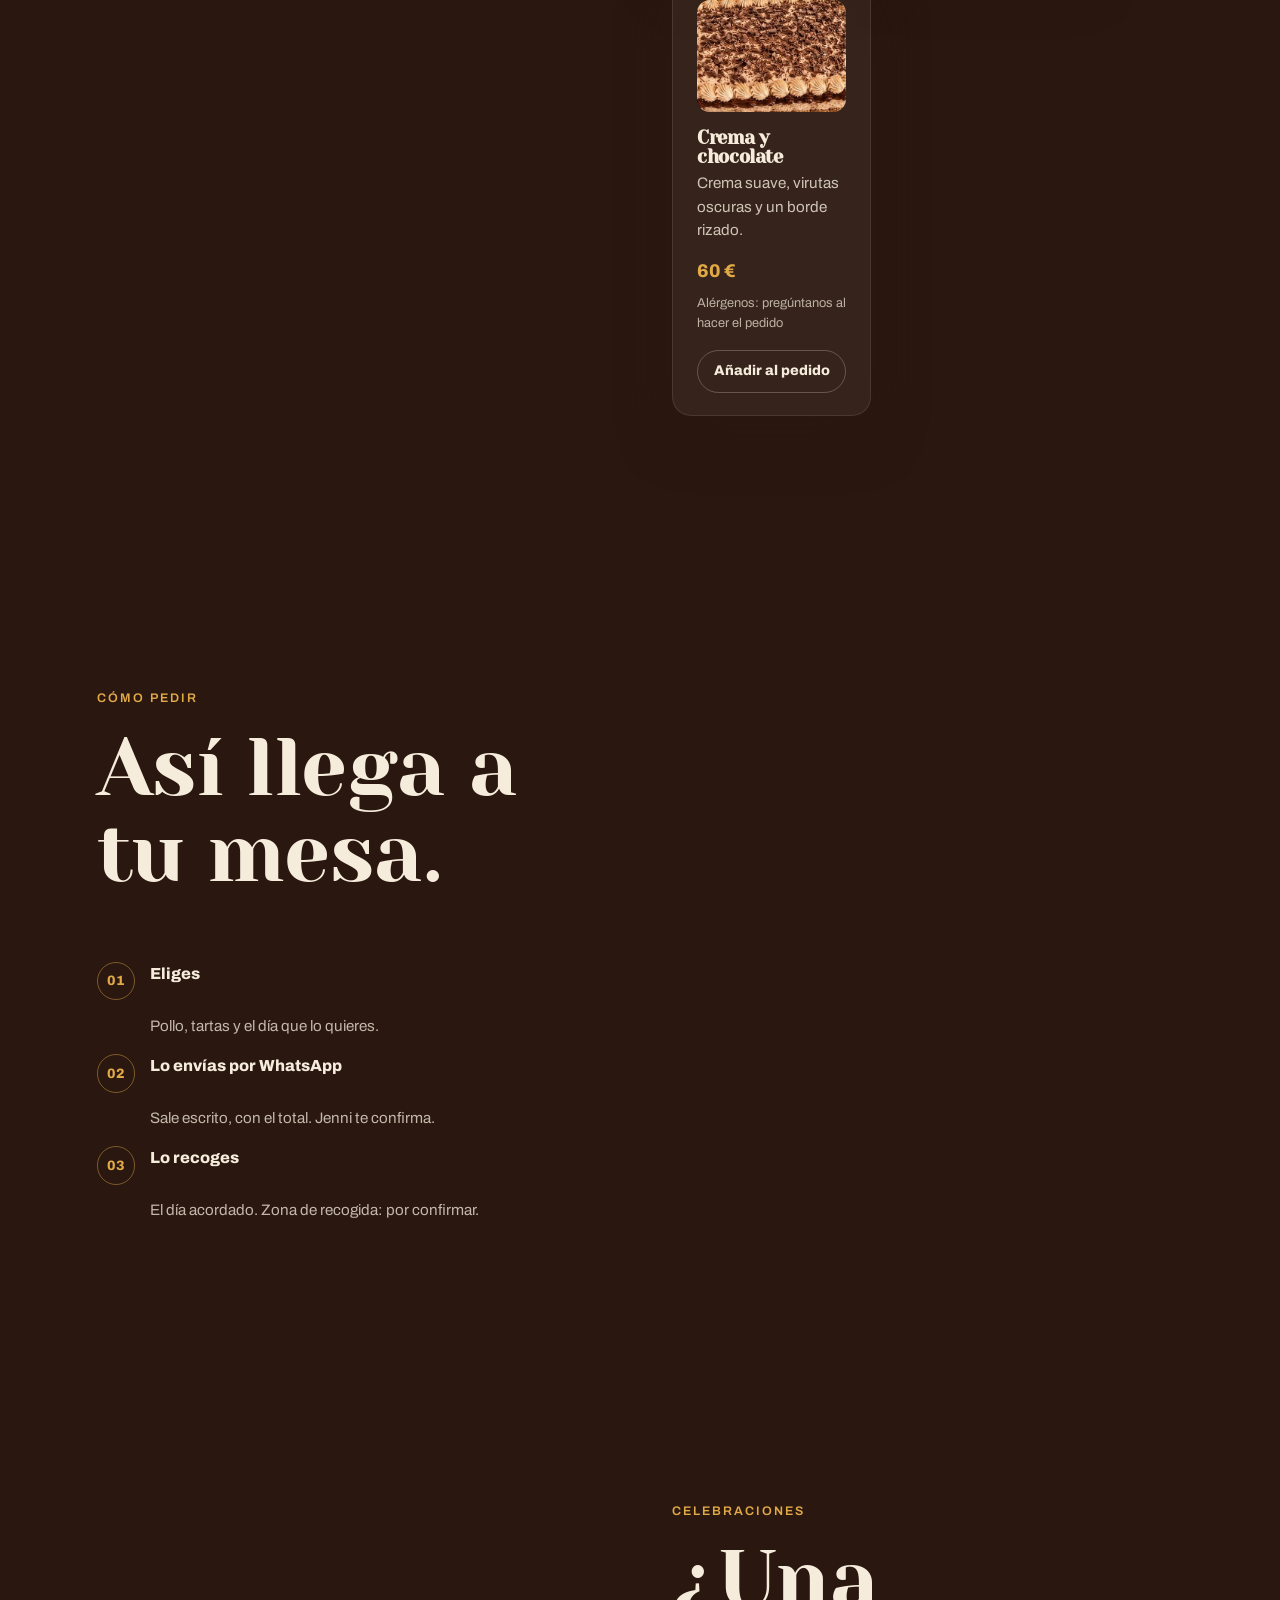
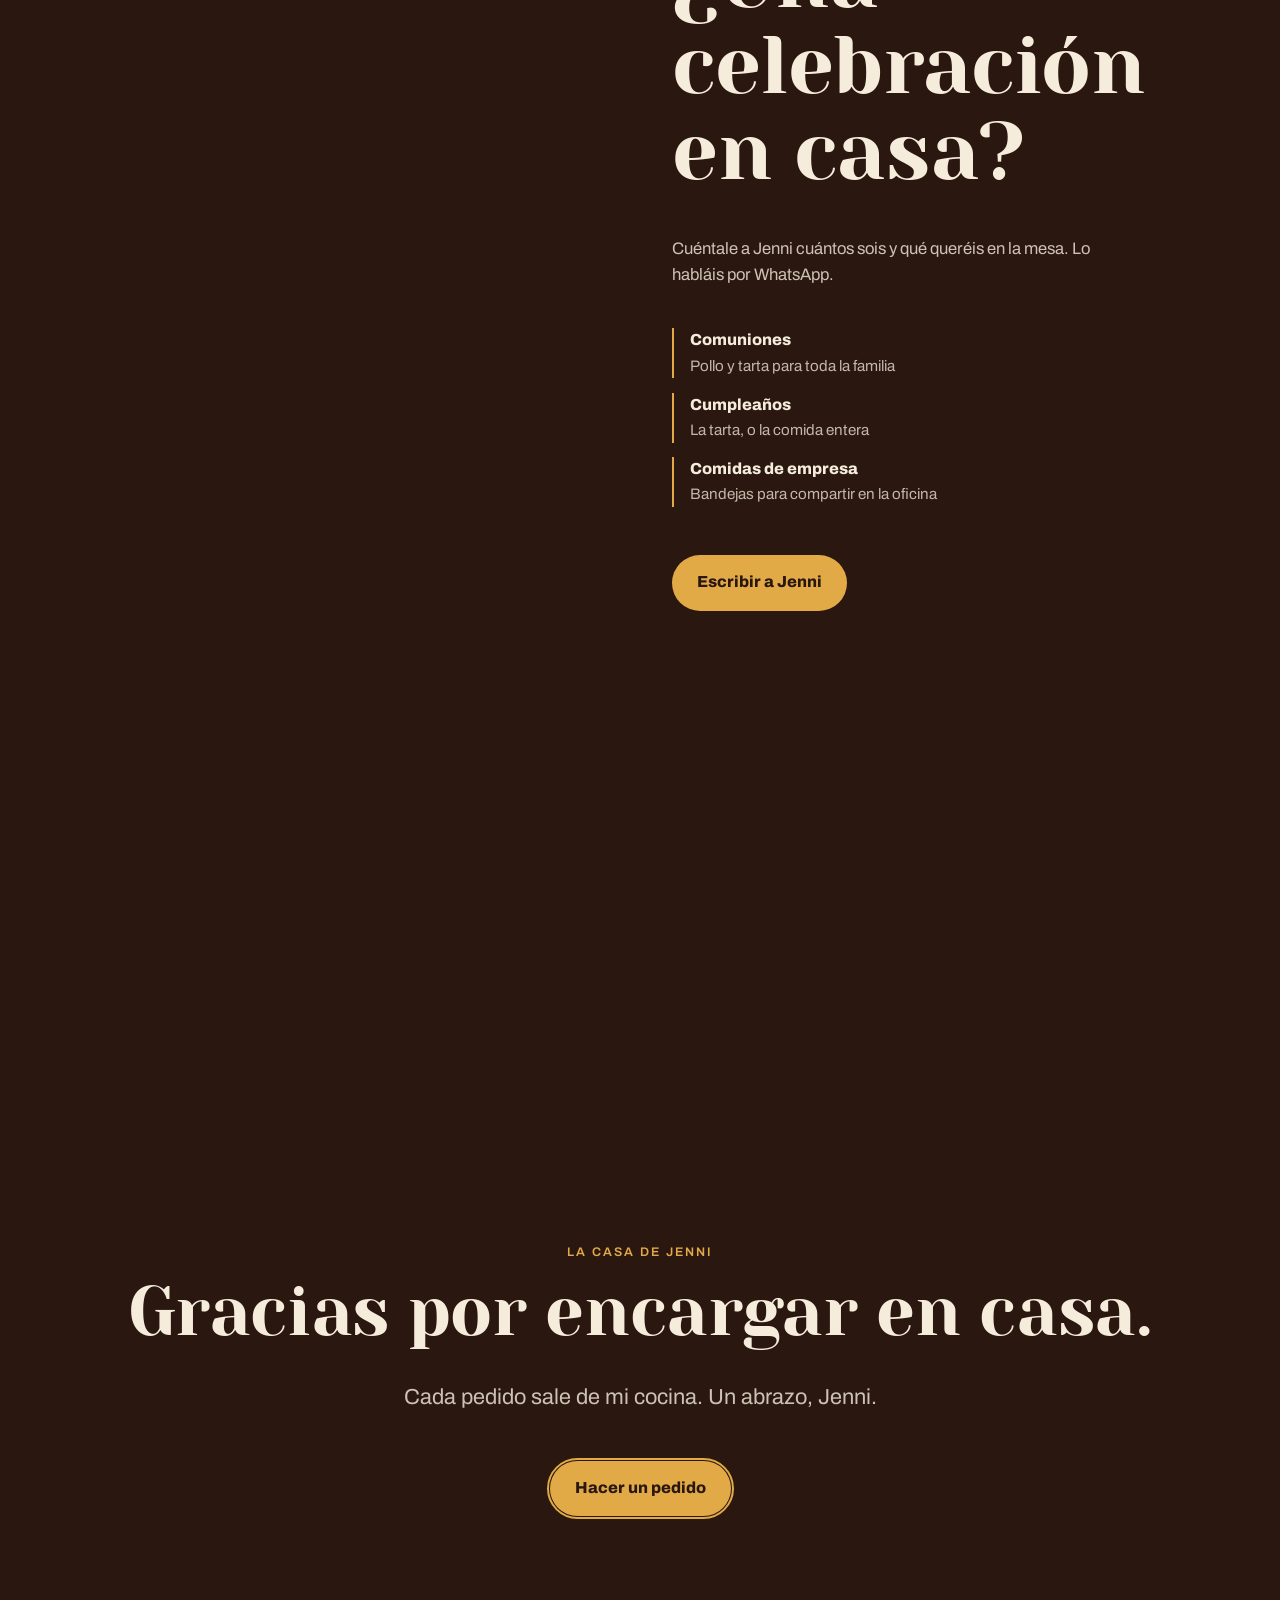
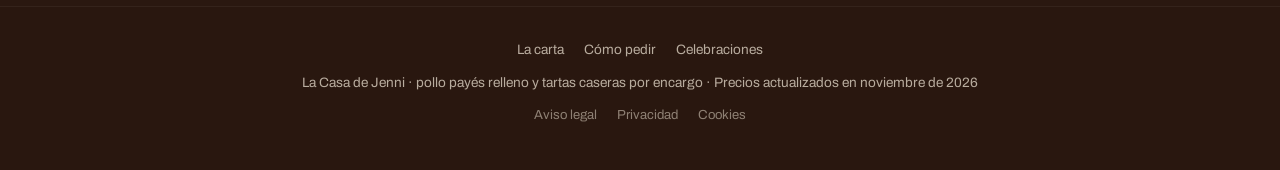
==== commit e6416e3c: "Abrir la web a Google y a las IA: quitar noindex y bloqueo de robots Añade canonical, Open Graph, da" ====
--- a/public/index.html
+++ b/public/index.html
@@ -1,8 +1,15 @@
 <!doctype html>
 <html lang="es">
 <head>
-  <meta name="robots" content="noindex, nofollow">
   <meta charset="utf-8">
+  <link rel="canonical" href="https://lacasadejenni.com/">
+  <meta property="og:type" content="website">
+  <meta property="og:url" content="https://lacasadejenni.com/">
+  <meta property="og:title" content="La Casa de Jenni — Comida de domingo, hecha por Jenni">
+  <meta property="og:description" content="Pollo payés relleno (65 €) y tartas caseras (60 €), por encargo. Haz tu pedido por WhatsApp.">
+  <meta property="og:image" content="https://lacasadejenni.com/assets/pollo.jpg">
+  <script type="application/ld+json">{"@context": "https://schema.org", "@type": "FoodEstablishment", "@id": "https://lacasadejenni.com/#negocio", "name": "La Casa de Jenni", "url": "https://lacasadejenni.com/", "description": "Pollo payés relleno y tartas caseras por encargo. Pedidos por WhatsApp.", "image": "https://lacasadejenni.com/assets/pollo.jpg", "logo": "https://lacasadejenni.com/assets/logo-lazo.svg", "servesCuisine": "Casera", "priceRange": "60 € – 65 €", "makesOffer": [{"@type": "Offer", "price": "65", "priceCurrency": "EUR", "itemOffered": {"@type": "Product", "name": "Pollo payés relleno"}}, {"@type": "Offer", "price": "60", "priceCurrency": "EUR", "itemOffered": {"@type": "Product", "name": "Tarta de nata y melocotón"}}, {"@type": "Offer", "price": "60", "priceCurrency": "EUR", "itemOffered": {"@type": "Product", "name": "Tarta de melocotón y cereza"}}, {"@type": "Offer", "price": "60", "priceCurrency": "EUR", "itemOffered": {"@type": "Product", "name": "Tarta de chocolate"}}, {"@type": "Offer", "price": "60", "priceCurrency": "EUR", "itemOffered": {"@type": "Product", "name": "Tarta de crema y chocolate"}}]}</script>
+  <script type="application/ld+json">{"@context": "https://schema.org", "@type": "WebPage", "url": "https://lacasadejenni.com/", "name": "La Casa de Jenni", "dateModified": "2026-11-23", "about": {"@id": "https://lacasadejenni.com/#negocio"}}</script>
   <meta name="viewport" content="width=device-width, initial-scale=1">
   <title>La Casa de Jenni — Comida de domingo, hecha por Jenni</title>
   <meta name="description" content="Pollo payés relleno (65 €) y tartas caseras de nata, fruta y chocolate (60 €), por encargo. Haz tu pedido por WhatsApp.">
@@ -111,7 +118,7 @@
           <h3>Pollo payés relleno</h3>
           <p>Entero, relleno y al horno. Llega envuelto, con su lazo.</p>
           <span class="m3d-precio">65 €</span>
-          <small class="m3d-alergenos">Alérgenos: pendiente de confirmar con Jenni</small>
+          <small class="m3d-alergenos">Alérgenos: pregúntanos al hacer el pedido</small>
           <button type="button" class="m3d-boton m3d-boton--fantasma m3d-anadir">Añadir al pedido</button>
         </article>
         <article class="m3d-tarjeta m3d-reveal" data-producto="Tarta de nata y melocotón" data-precio="60">
@@ -119,7 +126,7 @@
           <h3>Nata y melocotón</h3>
           <p>Nata montada y melocotón en almíbar.</p>
           <span class="m3d-precio">60 €</span>
-          <small class="m3d-alergenos">Alérgenos: pendiente de confirmar con Jenni</small>
+          <small class="m3d-alergenos">Alérgenos: pregúntanos al hacer el pedido</small>
           <button type="button" class="m3d-boton m3d-boton--fantasma m3d-anadir">Añadir al pedido</button>
         </article>
         <article class="m3d-tarjeta m3d-reveal" data-producto="Tarta de melocotón y cereza" data-precio="60">
@@ -127,7 +134,7 @@
           <h3>Melocotón y cereza</h3>
           <p>Melocotón en flor, cerezas y un borde de nata.</p>
           <span class="m3d-precio">60 €</span>
-          <small class="m3d-alergenos">Alérgenos: pendiente de confirmar con Jenni</small>
+          <small class="m3d-alergenos">Alérgenos: pregúntanos al hacer el pedido</small>
           <button type="button" class="m3d-boton m3d-boton--fantasma m3d-anadir">Añadir al pedido</button>
         </article>
         <article class="m3d-tarjeta m3d-reveal" data-producto="Tarta de chocolate" data-precio="60">
@@ -135,7 +142,7 @@
           <h3>Chocolate</h3>
           <p>Virutas de chocolate y rosetas de crema.</p>
           <span class="m3d-precio">60 €</span>
-          <small class="m3d-alergenos">Alérgenos: pendiente de confirmar con Jenni</small>
+          <small class="m3d-alergenos">Alérgenos: pregúntanos al hacer el pedido</small>
           <button type="button" class="m3d-boton m3d-boton--fantasma m3d-anadir">Añadir al pedido</button>
         </article>
         <article class="m3d-tarjeta m3d-reveal" data-producto="Tarta de crema y chocolate" data-precio="60">
@@ -143,7 +150,7 @@
           <h3>Crema y chocolate</h3>
           <p>Crema suave, virutas oscuras y un borde rizado.</p>
           <span class="m3d-precio">60 €</span>
-          <small class="m3d-alergenos">Alérgenos: pendiente de confirmar con Jenni</small>
+          <small class="m3d-alergenos">Alérgenos: pregúntanos al hacer el pedido</small>
           <button type="button" class="m3d-boton m3d-boton--fantasma m3d-anadir">Añadir al pedido</button>
         </article>
       </div>
@@ -198,7 +205,7 @@
       <a href="#pedir">Cómo pedir</a>
       <a href="#celebraciones">Celebraciones</a>
     </nav>
-    <div>La Casa de Jenni · pollo payés relleno y tartas caseras por encargo</div>
+    <div>La Casa de Jenni · pollo payés relleno y tartas caseras por encargo · <time datetime="2026-11-23">Precios actualizados en noviembre de 2026</time></div>
     <nav class="m3d-pie__legal" aria-label="Legal">
       <a href="aviso-legal.html">Aviso legal</a>
       <a href="privacidad.html">Privacidad</a>
